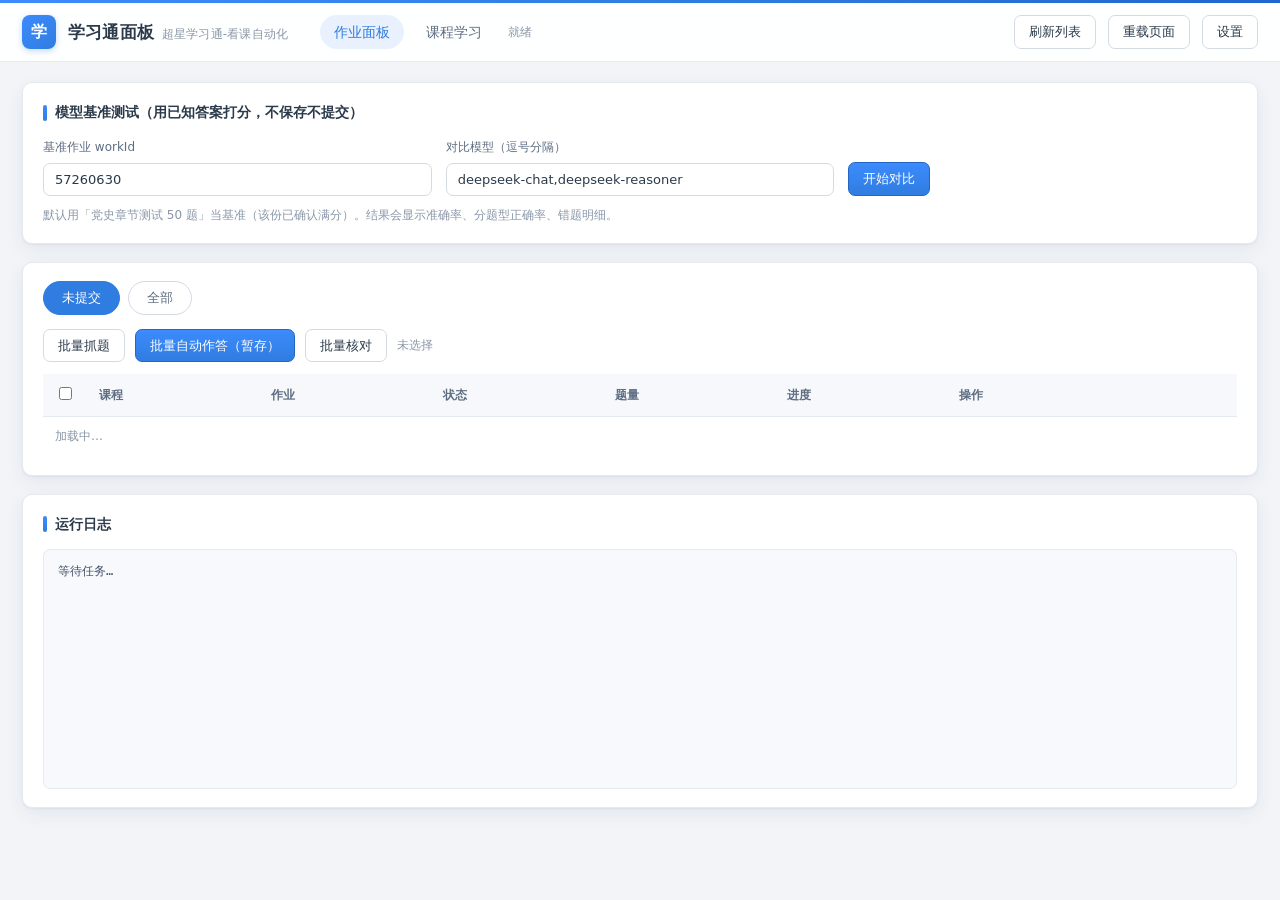
==== panel/static/index.html @ b53a4b83 "feat: reuse window reads and add categorized startup settings" ====
<!DOCTYPE html>
<html lang="zh-CN">
<head>
<meta charset="utf-8">
<meta name="viewport" content="width=device-width,initial-scale=1">
<title>学习通面板</title>
<link rel="icon" type="image/jpeg" href="/favicon.jpg">
<style>
  :root{
    --bg:#f2f4f7; --bg2:#e9edf2; --panel:#ffffff; --panel2:#f6f8fb; --line:#e5e9f0;
    --line2:#d4dae4; --txt:#2b3a4a; --txt2:#5e6d82; --dim:#8a97a8;
    --accent:#2f7de0; --accent2:#2566c4; --accent-soft:#e8f1fd;
    --ok:#1fa968; --warn:#f09b1c; --err:#ef5555;
    --r:10px; --r-sm:7px;
    --shadow:0 1px 2px rgba(30,60,120,.05), 0 6px 18px rgba(30,60,120,.07);
    --ring:0 0 0 3px rgba(47,125,224,.18);
  }
  *{box-sizing:border-box}
  body{margin:0;color:var(--txt);
       background:var(--bg);
       font:14px/1.6 Inter,"Segoe UI","Microsoft YaHei",system-ui,-apple-system,sans-serif}
  ::selection{background:rgba(47,125,224,.18)}
  ::-webkit-scrollbar{width:10px;height:10px}
  ::-webkit-scrollbar-thumb{background:#c6cfdb;border-radius:8px;border:2px solid var(--bg)}
  ::-webkit-scrollbar-thumb:hover{background:#aeb9c8}
  ::-webkit-scrollbar-track{background:transparent}

  /* 顶部超星蓝渐变条 */
  .topbar{height:3px;background:linear-gradient(90deg,#3d8bfd,#2f7de0 55%,#1f66d0);position:sticky;top:0;z-index:20}

  header{display:flex;align-items:center;gap:12px;padding:12px 22px;
         border-bottom:1px solid var(--line);
         background:rgba(255,255,255,.92);backdrop-filter:blur(8px);
         position:sticky;top:3px;z-index:10}
  .logo{width:34px;height:34px;border-radius:8px;display:grid;place-items:center;
        background:linear-gradient(135deg,#3d8bfd,#2f7de0);color:#fff;font-weight:700;
        font-size:16px;flex:0 0 auto;box-shadow:0 2px 6px rgba(47,125,224,.28)}
  header h1{font-size:17px;margin:0;font-weight:600;color:var(--txt);letter-spacing:.01em}
  header h1 small{font-size:12px;color:var(--dim);font-weight:400;margin-left:8px}
  .page-nav{display:flex;gap:8px;margin-left:20px}
  .page-nav a{color:var(--txt2);text-decoration:none;padding:6px 14px;border-radius:18px}
  .page-nav a[aria-current="page"]{background:var(--accent-soft);color:var(--accent)}
  .page-nav a:focus-visible{outline:none;box-shadow:var(--ring)}
  @media(max-width:750px){header{flex-wrap:wrap}.page-nav{margin-left:0}}
  .badge{font-size:12px;color:var(--dim)}

  main{padding:20px 22px;max-width:1400px;margin:0 auto;position:relative;z-index:1}
  .card{background:var(--panel);border:1px solid var(--line);border-radius:var(--r);
        padding:18px 20px;margin-bottom:18px;box-shadow:var(--shadow)}
  .card h2{font-size:14px;margin:0 0 14px;color:var(--txt);font-weight:600;
           display:flex;align-items:center;gap:8px}
  .card h2::before{content:"";width:4px;height:16px;border-radius:2px;
                   background:linear-gradient(180deg,#3d8bfd,#2f7de0)}

  table{width:100%;border-collapse:collapse}
  th,td{text-align:left;padding:10px 12px;border-bottom:1px solid var(--line);
        font-size:13px;vertical-align:middle}
  thead th{color:var(--txt2);font-weight:600;font-size:12px;background:var(--panel2)}
  tbody tr:last-child td{border-bottom:none}
  tbody tr:hover td{background:var(--accent-soft)}
  .st{display:inline-block;padding:2px 10px;border-radius:20px;font-size:12px;font-weight:500}
  .st-done{background:rgba(31,169,104,.12);color:#17894f}
  .st-todo{background:rgba(240,155,28,.14);color:#c77c08}
  .st-grade{background:rgba(47,125,224,.12);color:#2566c4}

  button{background:var(--panel);color:var(--txt);border:1px solid var(--line2);
         border-radius:var(--r-sm);padding:6px 14px;font-size:13px;cursor:pointer;
         font-family:inherit;line-height:1.5;
         transition:background .15s,border-color .15s,box-shadow .15s,color .15s,transform .06s}
  button:hover{background:var(--panel2);border-color:var(--accent);color:var(--accent)}
  button:active{transform:translateY(1px)}
  button:focus-visible{outline:none;box-shadow:var(--ring)}
  button.primary{background:linear-gradient(180deg,#3d8bfd,#2f7de0);border-color:var(--accent2);color:#fff}
  button.primary:hover{background:linear-gradient(180deg,#4d97ff,#2566c4);border-color:var(--accent2);color:#fff}
  button.danger{color:var(--err);border-color:#f3c2c2}
  button.danger:hover{background:#fdf0f0;border-color:var(--err);color:var(--err)}
  button:disabled{opacity:.45;cursor:not-allowed;transform:none}

  .row{display:flex;gap:10px;align-items:center;flex-wrap:wrap}
  .grid{display:grid;grid-template-columns:repeat(auto-fit,minmax(220px,1fr));gap:14px}
  label{display:block;font-size:12px;color:var(--txt2);margin-bottom:6px}
  .hint{font-size:12px;color:var(--dim);margin-top:10px}
  input,select{background:#fff;border:1px solid var(--line2);color:var(--txt);
               border-radius:var(--r-sm);padding:8px 11px;font-size:13px;width:100%;
               font-family:inherit;transition:border-color .15s,box-shadow .15s}
  input:focus,select:focus{outline:none;border-color:var(--accent);box-shadow:var(--ring)}
  input::placeholder{color:#b6bfcc}

  #log{background:#f7f9fc;border:1px solid var(--line);border-radius:var(--r-sm);
       padding:12px 14px;height:240px;overflow:auto;
       font:12px/1.5 ui-monospace,Consolas,monospace;white-space:pre-wrap;color:#43536a}

  .tabs{display:flex;gap:8px;margin-bottom:14px}
  .tab{padding:6px 18px;border-radius:20px;cursor:pointer;font-size:13px;
       border:1px solid var(--line2);background:var(--panel);color:var(--txt2);transition:.15s}
  .tab:hover{color:var(--accent);border-color:var(--accent)}
  .tab.on{background:var(--accent);border-color:var(--accent);color:#fff}

  .dot{width:8px;height:8px;border-radius:50%;display:inline-block;margin-right:6px}
  .dot.run{background:var(--warn);animation:pulse 1s infinite}
  .dot.ok{background:var(--ok)} .dot.err{background:var(--err)}
  @keyframes pulse{50%{opacity:.3}}
  .nowrap{white-space:nowrap;display:flex;gap:6px;align-items:center}

</style>
<link rel="stylesheet" href="/study-assets/header.css">
</head>
<body>
<div class="topbar"></div>
<header>
  <div class="logo">学</div>
  <h1>学习通面板<small>超星学习通-看课自动化</small></h1>
  <nav class="page-nav" aria-label="页面导航"><a href="/" aria-current="page">作业面板</a><a href="/study">课程学习</a></nav>
  <span class="badge" id="statusBar">就绪</span>
  <span style="flex:1"></span>
  <button onclick="refreshWorks()">刷新列表</button>
  <button id="reloadPage" onclick="reloadPanelPage()">重载页面</button>
  <button id="openLlmSettings" onclick="openLlmSettings()">设置</button>
</header>

<main>
  <!-- 模型基准测试 -->
  <div class="card">
    <h2>模型基准测试（用已知答案打分，不保存不提交）</h2>
    <div class="grid">
      <div>
        <label>基准作业 workId</label>
        <input id="benchWork" value="57260630">
      </div>
      <div>
        <label>对比模型（逗号分隔）</label>
        <input id="benchModels" value="deepseek-chat,deepseek-reasoner">
      </div>
      <div style="display:flex;align-items:flex-end">
        <button class="primary" onclick="runBench()">开始对比</button>
      </div>
    </div>
    <div class="hint">
      默认用「党史章节测试 50 题」当基准（该份已确认满分）。结果会显示准确率、分题型正确率、错题明细。
    </div>
  </div>

  <!-- 作业 -->
  <div class="card">
    <div class="tabs">
      <button class="tab on" data-filter="todo" onclick="setFilter('todo',this)">未提交</button>
      <button class="tab" data-filter="all" onclick="setFilter('all',this)">全部</button>
    </div>
    <div class="row" style="margin-bottom:12px">
      <button onclick="batch('resolve')">批量抓题</button>
      <button class="primary" onclick="batch('auto')">批量自动作答（暂存）</button>
      <button onclick="batch('verify')">批量核对</button>
      <span class="badge" id="selInfo">未选择</span>
    </div>
    <table>
      <thead>
        <tr>
          <th style="width:34px"><input type="checkbox" style="width:auto" onchange="toggleAll(this)"></th>
          <th>课程</th><th>作业</th><th>状态</th><th>题量</th><th>进度</th>
          <th style="width:290px">操作</th>
        </tr>
      </thead>
      <tbody id="worksBody"><tr><td colspan="7" class="badge">加载中…</td></tr></tbody>
    </table>
  </div>

  <!-- 日志 -->
  <div class="card">
    <h2>运行日志 <span id="jobState" class="badge"></span></h2>
    <div id="log">等待任务…</div>
  </div>
</main>
<dialog id="llmSettings" aria-labelledby="llmSettingsTitle">
  <div class="card">
    <div class="llm-heading"><h2 id="llmSettingsTitle">设置</h2><button onclick="document.getElementById('llmSettings').close()">关闭</button></div>
    <div class="settings-tabs" role="tablist" aria-label="设置分类"><button id="llmTab" role="tab" aria-selected="true" aria-controls="llmPanel">LLM 设置</button><button id="startupTab" role="tab" aria-selected="false" aria-controls="startupPanel" tabindex="-1">启动设置</button></div>
    <section id="llmPanel" role="tabpanel" aria-labelledby="llmTab">
    <div class="grid">
      <div>
        <label>API Base URL</label>
        <input id="cfgBase" placeholder="https://api.deepseek.com/v1">
      </div>
      <div>
        <label>模型</label>
        <input id="cfgModel" placeholder="deepseek-chat">
      </div>
      <div>
        <label>API Key <span id="keyState" class="badge"></span></label>
        <input id="cfgKey" type="password" placeholder="留空则不修改">
      </div>
      <div style="display:flex;align-items:flex-end;gap:10px">
        <button id="saveLlmSettings" class="primary" onclick="saveCfg()">保存设置</button>
        <button id="testLlmSettings" onclick="testLLM()">测试连接</button>
      </div>
    </div>
    <p id="llmNotice" class="notice" role="status"></p>
    <div class="hint">
      兼容 OpenAI 协议的都能用：DeepSeek / 通义 / Kimi / 本地 Ollama 等。
      默认只暂存不交卷。
    </div>

    </section>
    <section id="startupPanel" role="tabpanel" aria-labelledby="startupTab" hidden>
      <h3>启动设置</h3>
      <label class="preference-row"><span>启动时自动读取课程<small>打开面板后读取课程列表，不会自动开始学习或提交。</small></span><input id="prefAutoRead" type="checkbox"></label>
      <label class="preference-row"><span>启动时打开的页面</span><select id="prefStartPage"><option value="current">跟随打开地址</option><option value="last">上次使用的页面</option><option value="works">作业面板</option><option value="study">课程学习</option></select></label>
      <label class="preference-row"><span>恢复上次课程搜索和筛选</span><input id="prefRememberFilters" type="checkbox"></label>
      <label class="preference-row"><span>显示加载时的猫娘提示</span><input id="prefLoadingTips" type="checkbox"></label>
      <label class="preference-row"><span>课程任务进行中重载页面前提醒<small>重载网页不会停止后台任务。</small></span><input id="prefConfirmReload" type="checkbox"></label>
      <button id="saveStartupSettings" class="primary" type="button">保存启动设置</button>
      <p id="startupNotice" class="notice" role="status">这些偏好保存在当前浏览器，启动选项在下次打开新窗口时生效。</p>
    </section>
  </div>

</dialog>

<script src="/study-assets/llm-settings.js"></script>
<script>
let WORKS = [], FILTER = 'todo', CUR_JOB = null, POLL = null;

/* 访问口令：从 ?token=xxx 读取并记住（局域网模式才需要） */
const TOKEN = (() => {
  const q = new URLSearchParams(location.search).get('token');
  if(q){ localStorage.setItem('lxt_token', q); return q; }
  return localStorage.getItem('lxt_token') || '';
})();
function authHeaders(extra){
  const h = Object.assign({}, extra || {});
  if(TOKEN) h['X-Access-Token'] = TOKEN;
  return h;
}

async function api(path, opts){
  opts = opts || {};
  opts.headers = authHeaders(opts.headers);
  const r = await fetch(path, opts);
  if(!r.ok){
    let d = await r.text();
    throw new Error(d.slice(0,300));
  }
  return r.json();
}

function setStatus(t, cls){
  const s = document.getElementById('statusBar');
  s.innerHTML = (cls?`<span class="dot ${cls}"></span>`:'') + t;
}

function log(msg){
  const el = document.getElementById('log');
  if(el.dataset.init !== '1'){ el.textContent=''; el.dataset.init='1'; }
  el.textContent += msg + '\n';
  el.scrollTop = el.scrollHeight;
}

/* ---------- 作业列表 ---------- */
function stClass(s){
  if(s.includes('未提交')) return 'st-todo';
  if(s.includes('待批阅')) return 'st-grade';
  return 'st-done';
}

async function refreshWorks(){
  try{
    setStatus('刷新中…','run');
    const d = await api('/api/works?refresh=true');
    WORKS = d.works;
    renderWorks();
    setStatus(`共 ${d.count} 个作业`, 'ok');
  }catch(e){
    setStatus('刷新失败','err');
    log('❌ 刷新列表失败: '+e.message);
  }
}

function setFilter(f, btn){
  FILTER = f;
  document.querySelectorAll('.tab').forEach(b=>b.classList.remove('on'));
  btn.classList.add('on');
  renderWorks();
}

function toggleAll(cb){
  document.querySelectorAll('#worksBody input[type=checkbox]').forEach(x=>x.checked=cb.checked);
  updateSel();
}

function updateSel(){
  const n = document.querySelectorAll('#worksBody input[type=checkbox]:checked').length;
  document.getElementById('selInfo').textContent = n ? `已选 ${n} 份` : '未选择';
}

function renderWorks(){
  const tb = document.getElementById('worksBody');
  const list = WORKS.filter(w => FILTER==='all' || w.status.includes('未提交'));
  if(!list.length){
    tb.innerHTML = '<tr><td colspan="7" class="badge">没有符合条件的作业</td></tr>';
    return;
  }
  tb.innerHTML = list.map(w=>`
    <tr>
      <td><input type="checkbox" style="width:auto" value="${w.workId}" onchange="updateSel()"></td>
      <td>${esc(w.course)}</td>
      <td>${esc(w.title)}</td>
      <td><span class="st ${stClass(w.status)}">${esc(w.status)}</span></td>
      <td>${w.parsed ? '<span style="color:#17894f">已抓</span>' : '<span class="badge">—</span>'}</td>
      <td>${w.answered ? '已作答' : '<span class="badge">未作答</span>'}</td>
      <td class="nowrap">
        <button onclick="act('resolve','${w.workId}')">抓题</button>
        <button onclick="act('auto','${w.workId}')" class="primary">自动作答</button>
        <button onclick="showQ('${w.workId}')">看题</button>
        <button onclick="showA('${w.workId}')">看答案</button>
        <button onclick="act('submit','${w.workId}')" class="danger">交卷</button>
      </td>
    </tr>`).join('');
  updateSel();
}

function esc(s){ return (s||'').replace(/[<>&]/g, c=>({'<':'&lt;','>':'&gt;','&':'&amp;'}[c])); }

function selectedIds(){
  return [...document.querySelectorAll('#worksBody input[type=checkbox]:checked')]
         .map(x=>x.value);
}

/* ---------- 动作 ---------- */
async function act(action, wid, opts={}){
  const ids = opts.ids || [wid];
  try{
    setStatus(`${action} 运行中…`, 'run');
    log(`▶ ${action} ${ids.join(',')}`);
    const d = await api('/api/jobs', {
      method:'POST', headers:{'Content-Type':'application/json'},
      body: JSON.stringify({action, workIds:ids, submit: !!opts.submit})
    });
    pollJob(d.jobId);
  }catch(e){
    setStatus('失败','err');
    log('❌ '+e.message);
  }
}

async function batch(action){
  const ids = selectedIds();
  if(!ids.length){ alert('先在表格里勾选作业'); return; }
  if(action==='submit' && !confirm(`确认交卷 ${ids.length} 份？交卷后无法修改。`)) return;
  act(action, null, {ids});
}

function pollJob(jid){
  if(POLL) clearInterval(POLL);
  CUR_JOB = jid;
  document.getElementById('jobState').innerHTML = '<span class="dot run"></span>运行中';
  let cursor = 0;

  POLL = setInterval(async ()=>{
    try{
      const j = await api('/api/jobs/'+jid);
      while(cursor < j.log.length){ log(j.log[cursor++]); }
      if(j.status !== 'running'){
        clearInterval(POLL); POLL=null;
        document.getElementById('jobState').innerHTML = j.status==='done'
          ? '<span class="dot ok"></span>完成'
          : '<span class="dot err"></span>出错';
        setStatus(j.status==='done' ? '完成' : '出错', j.status==='done'?'ok':'err');
        if(j.error) log('❌ '+j.error);
        if(j.status==='done') refreshWorks();
      }
    }catch(e){ /* 轮询失败忽略 */ }
  }, 900);
}

async function showQ(wid){
  try{
    const d = await api('/api/questions/'+wid);
    log(`—— ${wid} 共 ${d.count} 题 ——`);
    d.questions.forEach(q=>{
      log(`[${q.num}] ${q.type} #${q.qid}\n  ${q.stem.slice(0,120)}`);
      q.options.forEach(o=>log(`    ${o.data}  ${o.content.slice(0,70)}`));
    });
    log('（完整内容可在 API /api/questions/'+wid+' 取）');
  }catch(e){
    log('❌ '+e.message);
  }
}

async function showA(wid){
  try{
    const d = await api('/api/answers/'+wid);
    const n = Object.keys(d.answers).length;
    log(`—— ${wid} 共 ${n} 条答案 ——`);
    Object.entries(d.answers).forEach(([k,v])=>log(`  ${k} → ${v || '(空)'}`));
  }catch(e){
    log('❌ '+e.message);
  }
}

/* ---------- 基准测试 ---------- */
async function runBench(){
  const wid = document.getElementById('benchWork').value.trim();
  const models = document.getElementById('benchModels').value
                   .split(',').map(s=>s.trim()).filter(Boolean);
  log(`▶ 基准测试 ${wid}  模型: ${models.join(' / ')}`);
  setStatus('基准测试中…','run');
  try{
    const r = await fetch('/api/bench', {
      method:'POST', headers: authHeaders({'Content-Type':'application/json'}),
      body: JSON.stringify({workId: wid, models})
    });
    const d = await r.json();
    if(!r.ok){ throw new Error(d.detail || JSON.stringify(d)); }

    d.results.forEach(x=>{
      if(!x.ok){ log(`❌ ${x.model}: ${x.error}`); return; }
      log(`\n=== ${x.model} ===`);
      log(`准确率 ${x.accuracy}%  (${x.right}/${x.total})  耗时 ${x.latency}s`);
      log(`分题型: ${Object.entries(x.byType).map(([k,v])=>k+' '+v).join('  ')}`);
      if(x.wrongCount) log(`错 ${x.wrongCount} 题，前几道:`);
      x.wrong.forEach(w=>log(`   #${w.qid} [${w.type}] 正确=${w.want} 模型=${w.got}  ${w.stem}`));
    });
    setStatus('基准测试完成','ok');
  }catch(e){
    setStatus('基准测试失败','err');
    log('❌ '+e.message);
  }
}

/* ---------- 启动 ---------- */
(function init(){
  loadCfg().catch(()=>{});
  refreshWorks();
})();
</script>
</body>
</html>
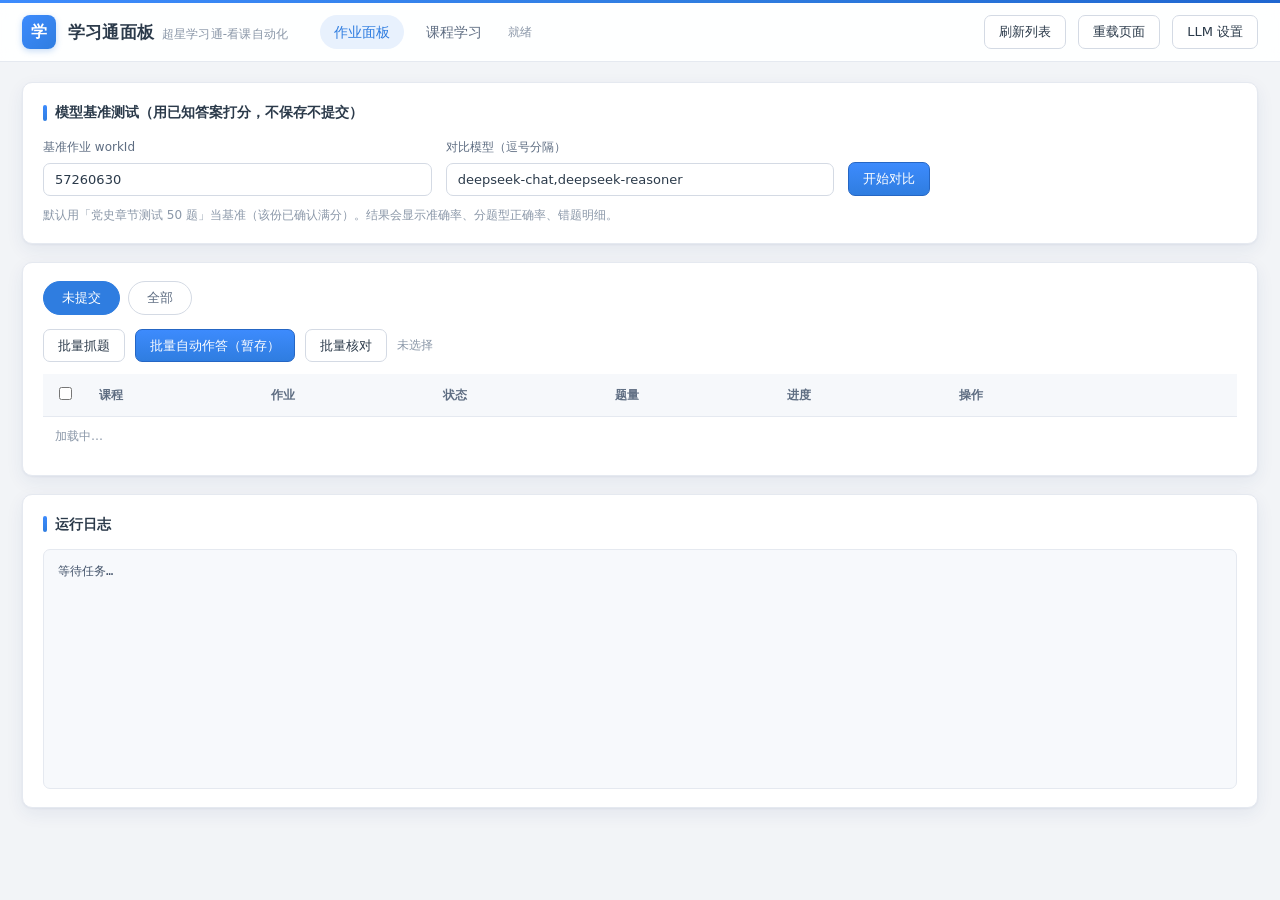
==== commit 2f5181cb: "revert: restore hidden-console version 0ce9122" ====
--- a/panel/static/index.html
+++ b/panel/static/index.html
@@ -114,8 +114,8 @@
   <span class="badge" id="statusBar">就绪</span>
   <span style="flex:1"></span>
   <button onclick="refreshWorks()">刷新列表</button>
-  <button id="reloadPage" onclick="reloadPanelPage()">重载页面</button>
-  <button id="openLlmSettings" onclick="openLlmSettings()">设置</button>
+  <button id="reloadPage" onclick="location.reload()">重载页面</button>
+  <button id="openLlmSettings" onclick="openLlmSettings()">LLM 设置</button>
 </header>
 
 <main>
@@ -172,9 +172,7 @@
 </main>
 <dialog id="llmSettings" aria-labelledby="llmSettingsTitle">
   <div class="card">
-    <div class="llm-heading"><h2 id="llmSettingsTitle">设置</h2><button onclick="document.getElementById('llmSettings').close()">关闭</button></div>
-    <div class="settings-tabs" role="tablist" aria-label="设置分类"><button id="llmTab" role="tab" aria-selected="true" aria-controls="llmPanel">LLM 设置</button><button id="startupTab" role="tab" aria-selected="false" aria-controls="startupPanel" tabindex="-1">启动设置</button></div>
-    <section id="llmPanel" role="tabpanel" aria-labelledby="llmTab">
+    <div class="llm-heading"><h2 id="llmSettingsTitle">LLM 设置（自动作答用）</h2><button onclick="document.getElementById('llmSettings').close()">关闭</button></div>
     <div class="grid">
       <div>
         <label>API Base URL</label>
@@ -198,18 +196,6 @@
       兼容 OpenAI 协议的都能用：DeepSeek / 通义 / Kimi / 本地 Ollama 等。
       默认只暂存不交卷。
     </div>
-
-    </section>
-    <section id="startupPanel" role="tabpanel" aria-labelledby="startupTab" hidden>
-      <h3>启动设置</h3>
-      <label class="preference-row"><span>启动时自动读取课程<small>打开面板后读取课程列表，不会自动开始学习或提交。</small></span><input id="prefAutoRead" type="checkbox"></label>
-      <label class="preference-row"><span>启动时打开的页面</span><select id="prefStartPage"><option value="current">跟随打开地址</option><option value="last">上次使用的页面</option><option value="works">作业面板</option><option value="study">课程学习</option></select></label>
-      <label class="preference-row"><span>恢复上次课程搜索和筛选</span><input id="prefRememberFilters" type="checkbox"></label>
-      <label class="preference-row"><span>显示加载时的猫娘提示</span><input id="prefLoadingTips" type="checkbox"></label>
-      <label class="preference-row"><span>课程任务进行中重载页面前提醒<small>重载网页不会停止后台任务。</small></span><input id="prefConfirmReload" type="checkbox"></label>
-      <button id="saveStartupSettings" class="primary" type="button">保存启动设置</button>
-      <p id="startupNotice" class="notice" role="status">这些偏好保存在当前浏览器，启动选项在下次打开新窗口时生效。</p>
-    </section>
   </div>
 
 </dialog>
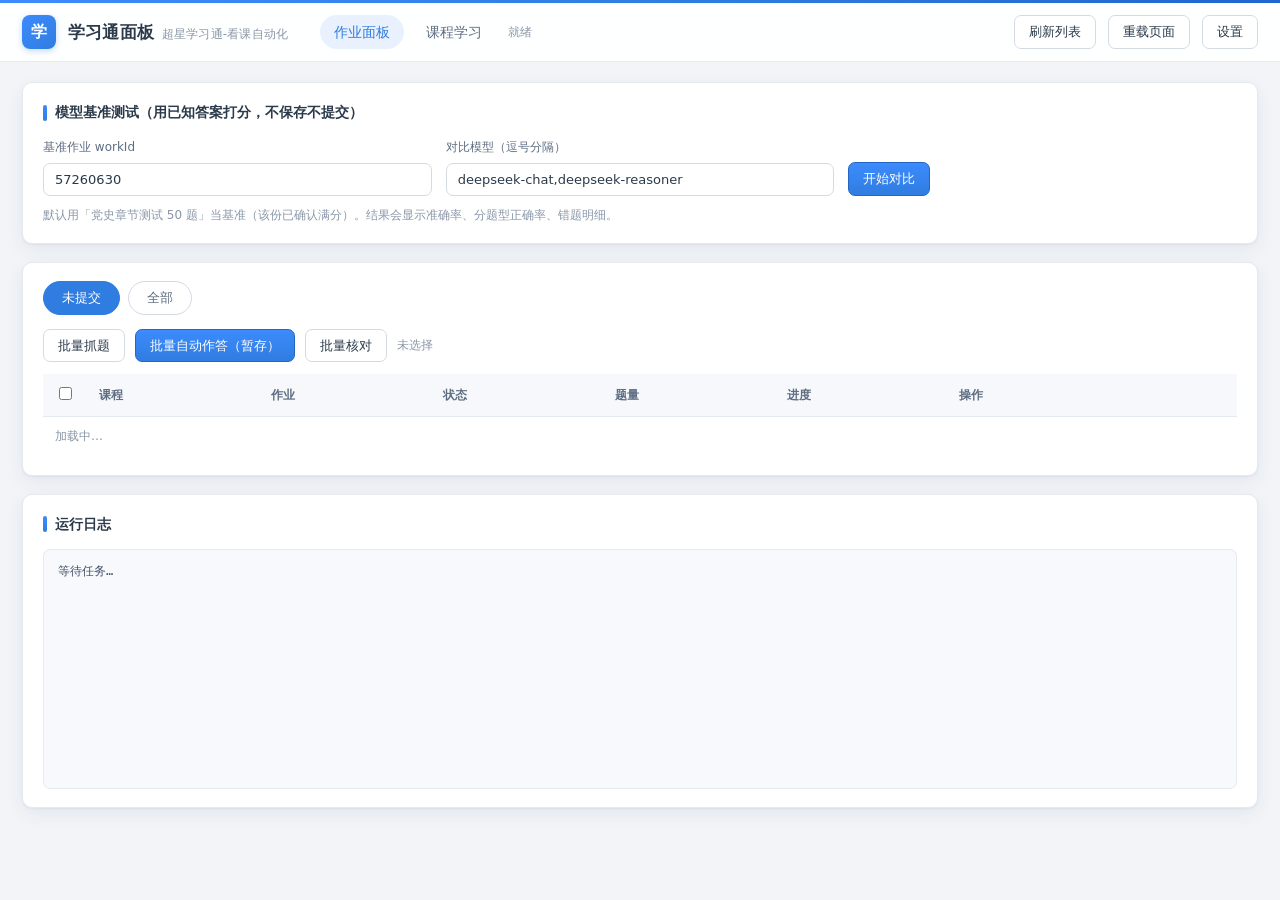
==== commit 91b907a9: "fix: recover interrupted reads and restore cached course settings" ====
--- a/panel/static/index.html
+++ b/panel/static/index.html
@@ -114,8 +114,8 @@
   <span class="badge" id="statusBar">就绪</span>
   <span style="flex:1"></span>
   <button onclick="refreshWorks()">刷新列表</button>
-  <button id="reloadPage" onclick="location.reload()">重载页面</button>
-  <button id="openLlmSettings" onclick="openLlmSettings()">LLM 设置</button>
+  <button id="reloadPage" onclick="reloadPanelPage()">重载页面</button>
+  <button id="openLlmSettings" onclick="openLlmSettings()">设置</button>
 </header>
 
 <main>
@@ -172,7 +172,9 @@
 </main>
 <dialog id="llmSettings" aria-labelledby="llmSettingsTitle">
   <div class="card">
-    <div class="llm-heading"><h2 id="llmSettingsTitle">LLM 设置（自动作答用）</h2><button onclick="document.getElementById('llmSettings').close()">关闭</button></div>
+    <div class="llm-heading"><h2 id="llmSettingsTitle">设置</h2><button onclick="document.getElementById('llmSettings').close()">关闭</button></div>
+    <div class="settings-tabs" role="tablist" aria-label="设置分类"><button id="llmTab" role="tab" aria-selected="true" aria-controls="llmPanel">LLM 设置</button><button id="startupTab" role="tab" aria-selected="false" aria-controls="startupPanel" tabindex="-1">启动设置</button></div>
+    <section id="llmPanel" role="tabpanel" aria-labelledby="llmTab">
     <div class="grid">
       <div>
         <label>API Base URL</label>
@@ -196,6 +198,21 @@
       兼容 OpenAI 协议的都能用：DeepSeek / 通义 / Kimi / 本地 Ollama 等。
       默认只暂存不交卷。
     </div>
+
+    </section>
+    <section id="startupPanel" role="tabpanel" aria-labelledby="startupTab" hidden>
+      <h3>启动设置</h3>
+      <label class="preference-row"><span>默认打开的浏览器<small>Chrome / Edge 同时用于新建课程窗口；系统默认和其他浏览器用于打开面板，课程内核自动选择。</small></span><select id="prefBrowser"><option value="system">系统默认浏览器</option><option value="chrome">Google Chrome</option><option value="edge">Microsoft Edge</option><option value="custom">其他浏览器（自定义路径）</option></select></label>
+      <label id="customBrowserRow" class="preference-row" hidden><span>浏览器程序路径<small>填写浏览器 .exe 完整路径，不附加参数。</small></span><input id="prefBrowserPath" type="text" placeholder="C:\Program Files\浏览器\browser.exe" autocomplete="off"></label>
+      <p id="browserNotice" class="hint" role="status">正在读取浏览器设置…</p>
+      <label class="preference-row"><span>启动时自动读取课程<small>打开面板后读取课程列表，不会自动开始学习或提交。</small></span><input id="prefAutoRead" type="checkbox"></label>
+      <label class="preference-row"><span>启动时打开的页面</span><select id="prefStartPage"><option value="current">跟随打开地址</option><option value="last">上次使用的页面</option><option value="works">作业面板</option><option value="study">课程学习</option></select></label>
+      <label class="preference-row"><span>恢复上次课程搜索和筛选</span><input id="prefRememberFilters" type="checkbox"></label>
+      <label class="preference-row"><span>显示加载时的猫娘提示</span><input id="prefLoadingTips" type="checkbox"></label>
+      <label class="preference-row"><span>课程任务进行中重载页面前提醒<small>重载网页不会停止后台任务。</small></span><input id="prefConfirmReload" type="checkbox"></label>
+      <button id="saveStartupSettings" class="primary" type="button">保存启动设置</button>
+      <p id="startupNotice" class="notice" role="status">浏览器选择保存到本机面板，其余偏好保存在当前浏览器。浏览器切换在下次启动面板或新建课程窗口时生效。</p>
+    </section>
   </div>
 
 </dialog>
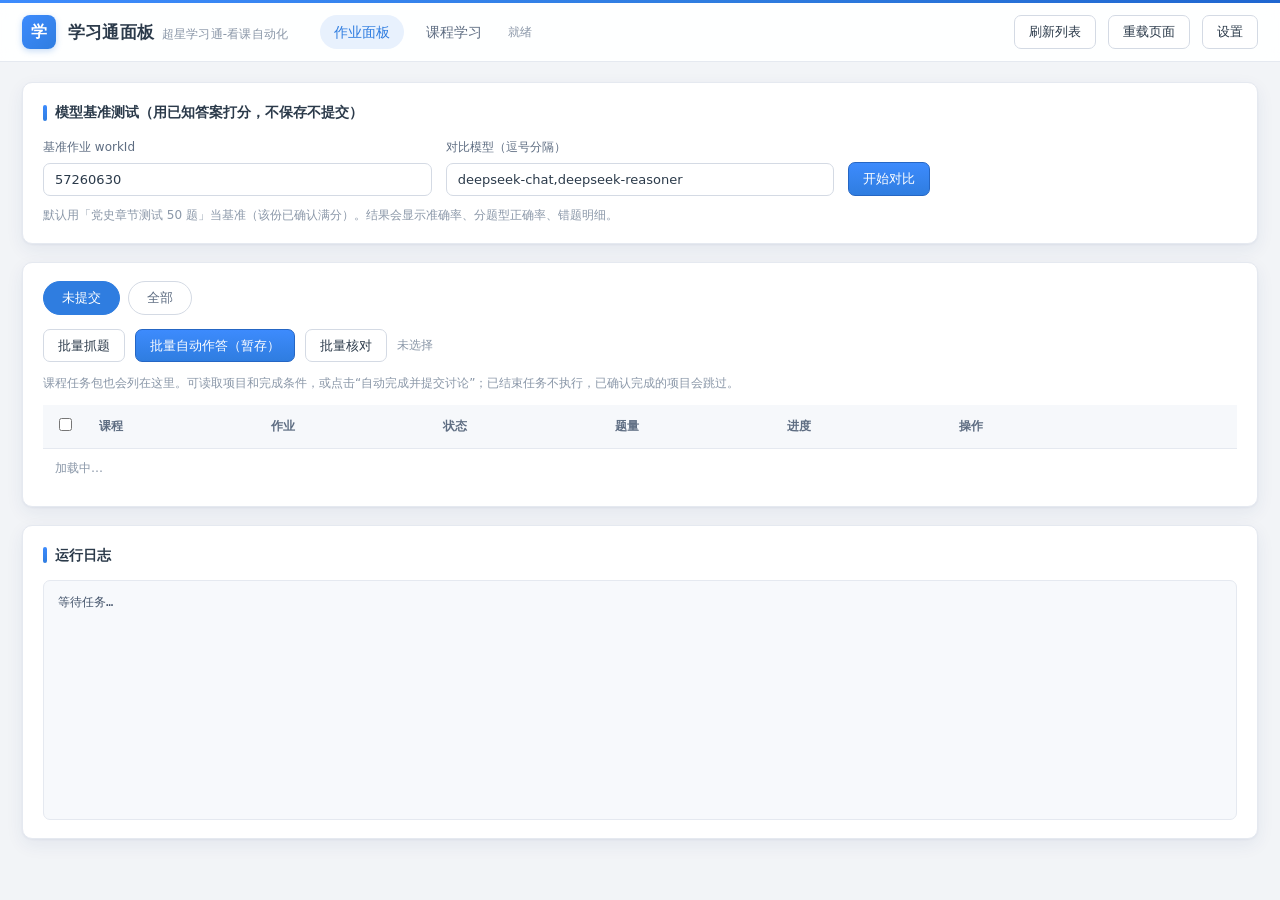
==== commit bf75b620: "Add course task packages and recover expired study sessions" ====
--- a/panel/static/index.html
+++ b/panel/static/index.html
@@ -152,6 +152,7 @@
       <button onclick="batch('verify')">批量核对</button>
       <span class="badge" id="selInfo">未选择</span>
     </div>
+    <p class="hint">课程任务包也会列在这里。可读取项目和完成条件，或点击“自动完成并提交讨论”；已结束任务不执行，已确认完成的项目会跳过。</p>
     <table>
       <thead>
         <tr>
@@ -201,10 +202,18 @@
 
     </section>
     <section id="startupPanel" role="tabpanel" aria-labelledby="startupTab" hidden>
+      <h3>学习通账号与自动登录</h3>
+      <p class="hint">账号密码使用 Windows 当前用户加密保存，仅用于学习通官方登录页。留空沿用已保存内容；验证码、扫码或密码错误时暂停提示。</p>
+      <label class="preference-row"><span>学习通账号</span><input id="loginAccount" type="text" autocomplete="off" placeholder="手机号 / 超星号"></label>
+      <label class="preference-row"><span>学习通密码</span><input id="loginPassword" type="password" autocomplete="new-password" placeholder="留空不修改已保存密码"></label>
+      <label class="preference-row"><span>登录失效后自动重新登录<small>登录成功后重新核验并继续原课程或播放队列；保存本身不会开始学习。</small></span><input id="loginEnabled" type="checkbox"></label>
+      <div class="row"><button id="saveLoginSettings" class="primary" type="button">保存登录设置</button><button id="clearLoginSettings" type="button">删除保存的账号密码</button></div>
+      <p id="loginNotice" class="notice" role="status">尚未读取登录设置</p>
       <h3>启动设置</h3>
       <label class="preference-row"><span>默认打开的浏览器<small>Chrome / Edge 同时用于新建课程窗口；系统默认和其他浏览器用于打开面板，课程内核自动选择。</small></span><select id="prefBrowser"><option value="system">系统默认浏览器</option><option value="chrome">Google Chrome</option><option value="edge">Microsoft Edge</option><option value="custom">其他浏览器（自定义路径）</option></select></label>
       <label id="customBrowserRow" class="preference-row" hidden><span>浏览器程序路径<small>填写浏览器 .exe 完整路径，不附加参数。</small></span><input id="prefBrowserPath" type="text" placeholder="C:\Program Files\浏览器\browser.exe" autocomplete="off"></label>
       <p id="browserNotice" class="hint" role="status">正在读取浏览器设置…</p>
+      <label class="preference-row"><span>课程窗口网络连接<small>代理导致平台加载慢时可尝试直连；仅对新建课程浏览器生效，不修改系统代理。</small></span><select id="prefCourseNetwork"><option value="system">跟随系统网络</option><option value="direct">直连（不经过系统代理）</option></select></label>
       <label class="preference-row"><span>启动时自动读取课程<small>打开面板后读取课程列表，不会自动开始学习或提交。</small></span><input id="prefAutoRead" type="checkbox"></label>
       <label class="preference-row"><span>启动时打开的页面</span><select id="prefStartPage"><option value="current">跟随打开地址</option><option value="last">上次使用的页面</option><option value="works">作业面板</option><option value="study">课程学习</option></select></label>
       <label class="preference-row"><span>恢复上次课程搜索和筛选</span><input id="prefRememberFilters" type="checkbox"></label>
@@ -263,11 +272,12 @@
   return 'st-done';
 }
 
-async function refreshWorks(){
+async function refreshWorks(refresh=true){
   try{
     setStatus('刷新中…','run');
-    const d = await api('/api/works?refresh=true');
+    const d = await api('/api/works?refresh='+refresh);
     WORKS = d.works;
+    if(d.warning)log(d.warning);
     renderWorks();
     setStatus(`共 ${d.count} 个作业`, 'ok');
   }catch(e){
@@ -295,7 +305,7 @@
 
 function renderWorks(){
   const tb = document.getElementById('worksBody');
-  const list = WORKS.filter(w => FILTER==='all' || w.status.includes('未提交'));
+  const list = WORKS.filter(w => FILTER==='all' || /未提交|待处理|待核验|执行中/.test(w.status));
   if(!list.length){
     tb.innerHTML = '<tr><td colspan="7" class="badge">没有符合条件的作业</td></tr>';
     return;
@@ -304,16 +314,21 @@
     <tr>
       <td><input type="checkbox" style="width:auto" value="${w.workId}" onchange="updateSel()"></td>
       <td>${esc(w.course)}</td>
-      <td>${esc(w.title)}</td>
+      <td>${w.kind==='course_task'?'[任务包] ':''}${esc(w.title)}</td>
       <td><span class="st ${stClass(w.status)}">${esc(w.status)}</span></td>
       <td>${w.parsed ? '<span style="color:#17894f">已抓</span>' : '<span class="badge">—</span>'}</td>
-      <td>${w.answered ? '已作答' : '<span class="badge">未作答</span>'}</td>
+      <td>${w.kind==='course_task'?(w.answered?'已完成':'待完成'):(w.answered ? '已作答' : '<span class="badge">未作答</span>')}</td>
       <td class="nowrap">
+        ${w.kind==='course_task' ? `
+        <button onclick="act('resolve','${w.workId}')">读取任务</button>
+        <button onclick="act('auto','${w.workId}',{submit:true})" class="primary" ${w.ended?'disabled':''}>自动完成并提交讨论</button>
+        <button onclick="showActivity('${w.workId}')">查看任务</button>
+        <button onclick="stopActivities()">停止任务包</button>` : `
         <button onclick="act('resolve','${w.workId}')">抓题</button>
         <button onclick="act('auto','${w.workId}')" class="primary">自动作答</button>
         <button onclick="showQ('${w.workId}')">看题</button>
         <button onclick="showA('${w.workId}')">看答案</button>
-        <button onclick="act('submit','${w.workId}')" class="danger">交卷</button>
+        <button onclick="act('submit','${w.workId}')" class="danger">交卷</button>`}
       </td>
     </tr>`).join('');
   updateSel();
@@ -367,10 +382,23 @@
           : '<span class="dot err"></span>出错';
         setStatus(j.status==='done' ? '完成' : '出错', j.status==='done'?'ok':'err');
         if(j.error) log('❌ '+j.error);
-        if(j.status==='done') refreshWorks();
+        refreshWorks(false);
       }
     }catch(e){ /* 轮询失败忽略 */ }
   }, 900);
+}
+
+async function showActivity(wid){
+  try{
+    const d=await api('/api/course-activities/'+wid);
+    log('—— '+d.title+' · '+d.status+' ——');
+    if(d.error) log(d.error);
+    (d.resources||[]).forEach(r=>log((r.completed?'✓ ':'○ ')+r.title+' · '+(r.progress||r.condition||'待核验')+(r.execution?' · '+JSON.stringify(r.execution):'')));
+    if(!d.resources?.length)log('请先点击“读取任务”');
+  }catch(e){log(e.message);}
+}
+async function stopActivities(){
+  try{const d=await api('/api/course-activities/stop',{method:'POST'});log(d.message);}catch(e){log(e.message);}
 }
 
 async function showQ(wid){
